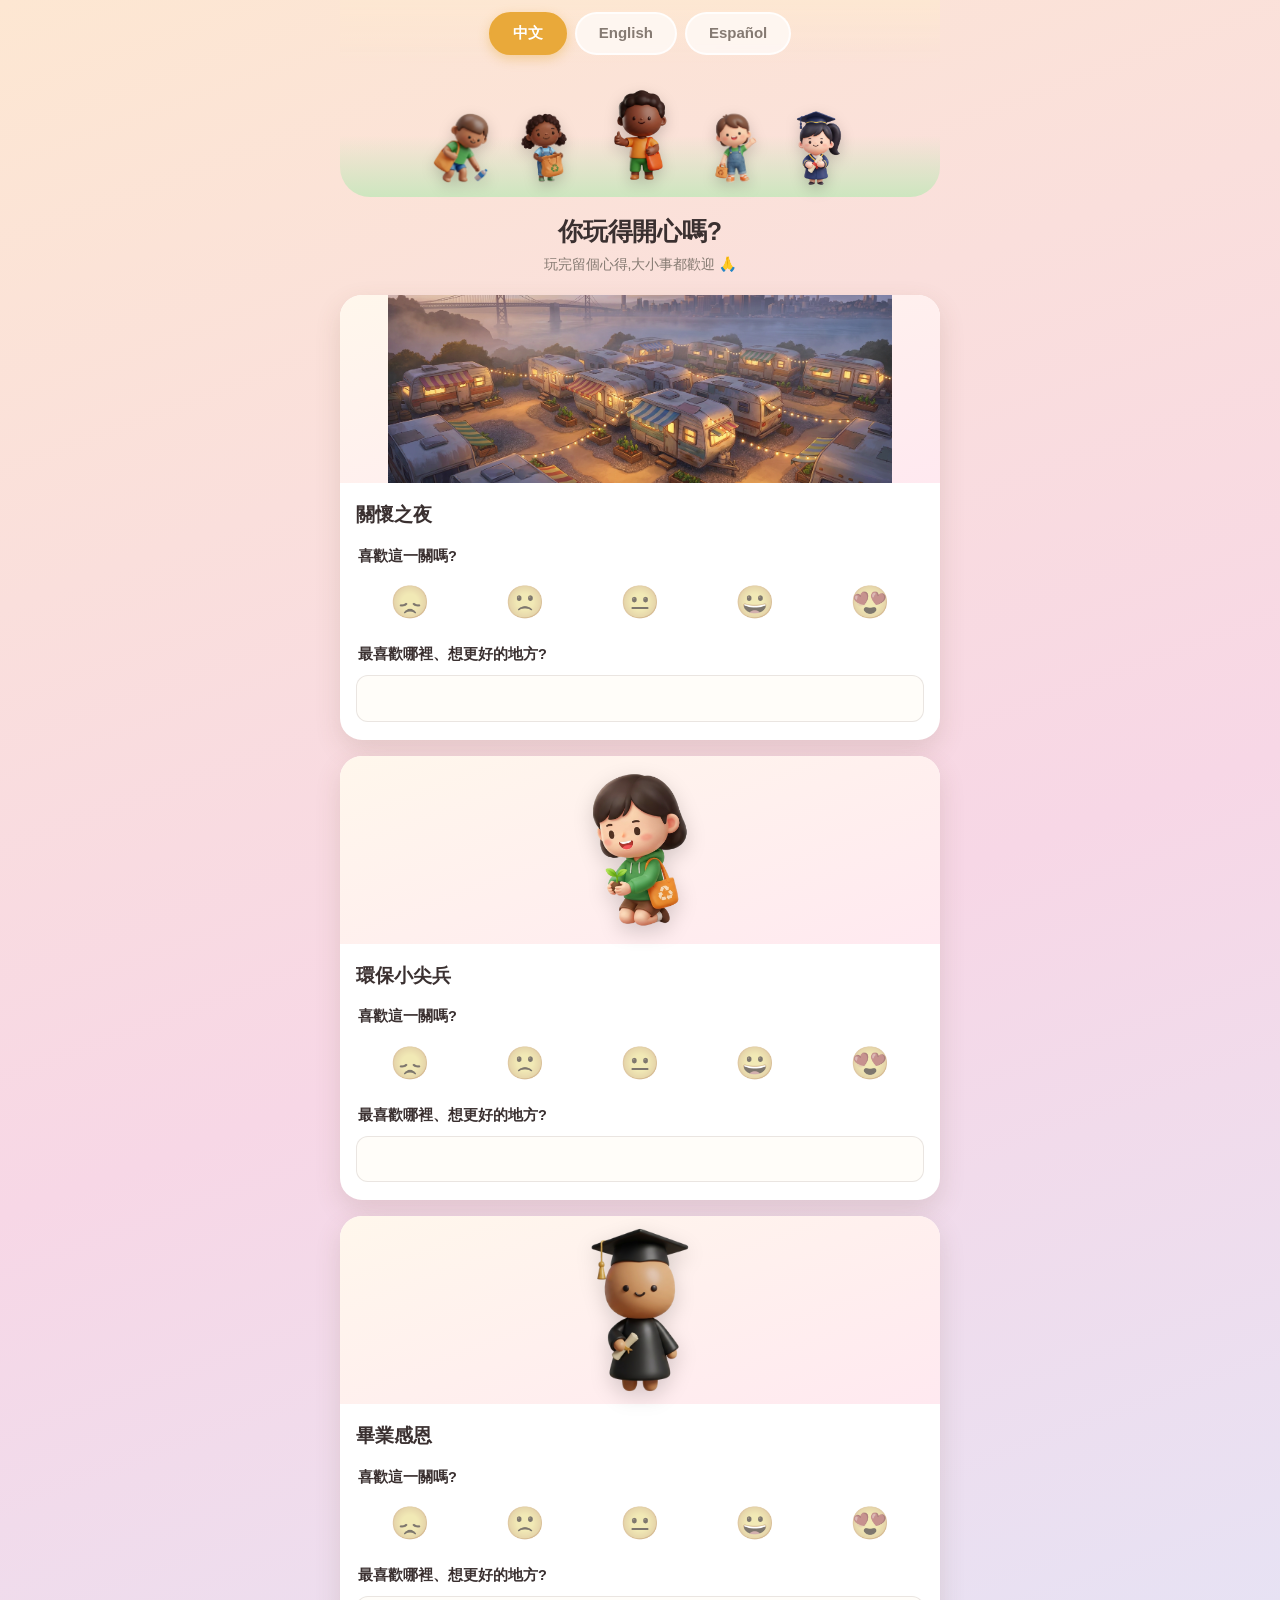
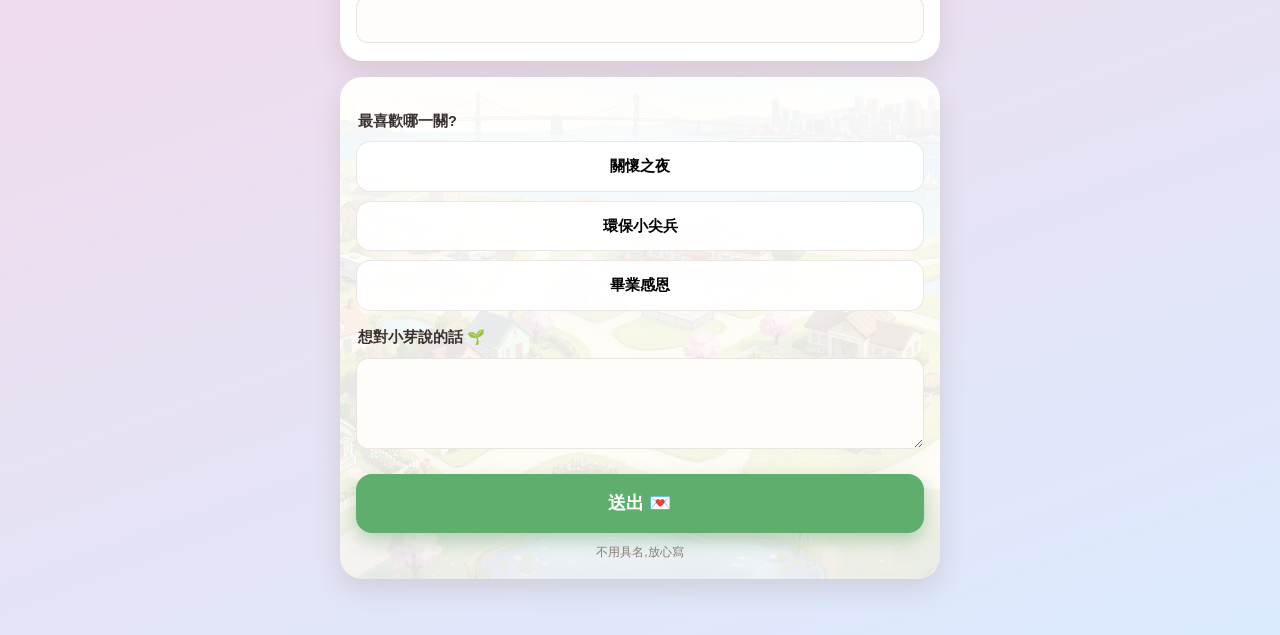
==== feedback.html @ abbc8da0 "Add feedback survey page" ====
<!doctype html>
<html lang="zh-Hant">
<head>
<meta charset="utf-8">
<meta name="viewport" content="width=device-width, initial-scale=1, viewport-fit=cover">
<title>小芽 · 意見箱 · Little Sprout Feedback</title>
<style>
  :root{
    --sky1:#fde7d2; --sky2:#f7d7e6; --sky3:#dbeafe; --grass:#cde6bf;
    --card:#ffffff; --ink:#3a3030; --ink-soft:#857a72;
    --green:#5fae6e; --green-d:#3f8a52; --gold:#e9a93a;
    --line:rgba(80,60,50,.12); --shadow:0 10px 26px rgba(120,90,60,.16);
  }
  *{box-sizing:border-box;-webkit-tap-highlight-color:transparent;}
  html,body{margin:0;padding:0;}
  body{font-family:"Noto Sans TC","PingFang TC",-apple-system,BlinkMacSystemFont,"Segoe UI",sans-serif;
    color:var(--ink);line-height:1.5;-webkit-font-smoothing:antialiased;
    background:linear-gradient(160deg,var(--sky1),var(--sky2) 45%,var(--sky3));min-height:100vh;
    padding:0 16px calc(40px + env(safe-area-inset-bottom));}
  .wrap{max-width:600px;margin:0 auto;}
  /* language toggle */
  .lang{position:sticky;top:0;z-index:20;display:flex;gap:8px;justify-content:center;
    padding:12px 0 8px;background:linear-gradient(180deg,var(--sky1),rgba(253,231,210,.0));}
  .lang button{border:2px solid rgba(255,255,255,.8);background:rgba(255,255,255,.65);color:var(--ink-soft);
    font:inherit;font-weight:800;font-size:15px;padding:8px 22px;border-radius:999px;cursor:pointer;backdrop-filter:blur(4px);}
  .lang button.on{background:var(--gold);color:#fff;border-color:var(--gold);box-shadow:0 4px 12px rgba(233,169,58,.4);}
  /* welcome */
  .welcome{display:flex;align-items:flex-end;justify-content:center;gap:1px;margin:6px 0 0;
    padding:12px 4px 8px;background:linear-gradient(180deg,transparent 52%,var(--grass));border-radius:0 0 30px 30px;}
  .welcome img{width:clamp(54px,17vw,82px);height:auto;object-fit:contain;filter:drop-shadow(0 5px 7px rgba(0,0,0,.18));}
  .welcome img.big{width:clamp(74px,23vw,108px);}
  header{text-align:center;padding:8px 8px 4px;}
  h1{font-size:25px;font-weight:800;margin:8px 0 4px;letter-spacing:-.01em;}
  .sub{color:var(--ink-soft);font-size:14px;margin:0;}
  .card{background:var(--card);border-radius:22px;box-shadow:var(--shadow);padding:0 0 18px;margin:16px 0;overflow:hidden;}
  .cardimg{height:188px;display:flex;align-items:center;justify-content:center;
    background:linear-gradient(160deg,#fff7ec,#ffe9f0);}
  .cardimg img{max-height:182px;max-width:84%;object-fit:contain;filter:drop-shadow(0 7px 10px rgba(0,0,0,.16));}
  .cardimg.wide img{width:100%;height:188px;max-height:none;object-fit:cover;filter:none;}
  .body{padding:6px 16px 0;}
  .gt{font-size:19px;font-weight:800;margin:12px 0 0;}
  .q{font-size:14.5px;font-weight:700;margin:16px 2px 9px;}
  .faces{display:flex;justify-content:space-between;gap:6px;}
  .faces button{flex:1;font-size:32px;background:none;border:2px solid transparent;border-radius:14px;
    padding:8px 0;cursor:pointer;line-height:1;filter:grayscale(.55) opacity(.65);transition:transform .12s,filter .12s,background .12s;}
  .faces button:active{transform:scale(.9);}
  .faces button.sel{filter:none;background:#fff6e6;border-color:var(--gold);transform:scale(1.14);}
  textarea,input[type=text]{width:100%;border:1.5px solid var(--line);border-radius:12px;font:inherit;font-size:15px;
    padding:11px 12px;resize:vertical;background:#fffdf9;}
  textarea:focus,input:focus{outline:2px solid var(--gold);outline-offset:1px;}
  /* favorite card with faint background */
  .favcard{position:relative;overflow:hidden;}
  .favcard::before{content:"";position:absolute;inset:0;
    background:url('https://aadl11.github.io/kindness-seeds-/assets/images/KS_hunters_point_map.png') center/cover;
    opacity:.14;}
  .favcard .body{position:relative;}
  .chips{display:flex;flex-direction:column;gap:9px;}
  .chips button{border:1.5px solid var(--line);background:rgba(255,255,255,.92);font:inherit;font-weight:800;font-size:15px;
    padding:13px 16px;border-radius:14px;cursor:pointer;text-align:center;}
  .chips button.sel{background:var(--green);color:#fff;border-color:var(--green);}
  .send{display:block;width:100%;margin:18px 0 0;background:var(--green);color:#fff;border:none;font:inherit;
    font-weight:800;font-size:18px;padding:16px;border-radius:16px;cursor:pointer;box-shadow:0 8px 18px rgba(63,138,82,.34);}
  .send:active{transform:translateY(1px);}
  .hint{text-align:center;color:var(--ink-soft);font-size:12px;margin:10px 2px 0;}
  .thanks{position:fixed;inset:0;background:linear-gradient(160deg,var(--sky1),var(--sky3));display:none;
    flex-direction:column;align-items:center;justify-content:center;text-align:center;padding:30px;z-index:60;}
  .thanks.show{display:flex;animation:fade .5s ease;}
  @keyframes fade{from{opacity:0;}to{opacity:1;}}
  .thanks .bloom{font-size:88px;animation:pop .6s cubic-bezier(.2,1.4,.4,1);}
  @keyframes pop{0%{transform:scale(0) rotate(-18deg);}100%{transform:scale(1);}}
  .thanks h2{font-size:26px;margin:14px 0 6px;}
  .thanks p{color:var(--ink-soft);font-size:15px;margin:0;}
  @media(prefers-reduced-motion:reduce){*{animation:none!important;transition:none!important;}}
</style>
</head>
<body>
<div class="wrap">
  <div class="lang">
    <button data-lang="zh" class="on">中文</button>
    <button data-lang="en">English</button>
    <button data-lang="es">Español</button>
  </div>

  <div class="welcome">
    <img src="https://aadl11.github.io/kindness-seeds-/assets/images/ranger_pickup.png" alt="">
    <img src="https://aadl11.github.io/kindness-seeds-/assets/images/ranger_bagopen_brown.png" alt="">
    <img class="big" src="https://aadl11.github.io/kindness-seeds-/assets/images/ranger_thumbsup_deep.png" alt="">
    <img src="https://aadl11.github.io/kindness-seeds-/assets/images/ranger_wave.png" alt="">
    <img src="https://aadl11.github.io/kindness-seeds-/assets/images/grad_kid_asia_girl.png" alt="">
  </div>

  <header>
    <h1 data-t="fun">你玩得開心嗎?</h1>
    <p class="sub" data-t="sub">玩完留個心得,大小事都歡迎 🙏</p>
  </header>

  <div class="card">
    <div class="cardimg wide"><img src="https://aadl11.github.io/kindness-seeds-/assets/images/rv_park_dusk.png" alt=""></div>
    <div class="body">
      <div class="gt" data-t="g1">關懷之夜</div>
      <div class="q" data-t="like">喜歡這一關嗎?</div>
      <div class="faces" data-rate="dusk"></div>
      <div class="q" data-t="part">最喜歡哪裡、想更好的地方?</div>
      <input type="text" data-note="dusk">
    </div>
  </div>

  <div class="card">
    <div class="cardimg"><img src="https://aadl11.github.io/kindness-seeds-/assets/images/ranger_plant_asia.png" alt=""></div>
    <div class="body">
      <div class="gt" data-t="g2">環保小尖兵</div>
      <div class="q" data-t="like">喜歡這一關嗎?</div>
      <div class="faces" data-rate="eco"></div>
      <div class="q" data-t="part">最喜歡哪裡、想更好的地方?</div>
      <input type="text" data-note="eco">
    </div>
  </div>

  <div class="card">
    <div class="cardimg"><img src="https://aadl11.github.io/kindness-seeds-/assets/images/grad_kid_tan.png" alt=""></div>
    <div class="body">
      <div class="gt" data-t="g3">畢業感恩</div>
      <div class="q" data-t="like">喜歡這一關嗎?</div>
      <div class="faces" data-rate="grad"></div>
      <div class="q" data-t="part">最喜歡哪裡、想更好的地方?</div>
      <input type="text" data-note="grad">
    </div>
  </div>

  <div class="card favcard"><div class="body" style="padding-top:18px">
    <div class="q" data-t="fav">最喜歡哪一關?</div>
    <div class="chips" data-fav>
      <button data-v="關懷之夜" data-t="g1">關懷之夜</button>
      <button data-v="環保小尖兵" data-t="g2">環保小尖兵</button>
      <button data-v="畢業感恩" data-t="g3">畢業感恩</button>
    </div>
    <div class="q" data-t="say">想對小芽說的話 🌱</div>
    <textarea data-say rows="3"></textarea>
    <button class="send" data-t="send">送出 💌</button>
    <p class="hint" data-t="hint">不用具名,放心寫</p>
  </div></div>
</div>

<div class="thanks" id="thanks">
  <div class="bloom">🌷</div>
  <h2 data-t="tyt">謝謝你!</h2>
  <p data-t="typ">你的心意,小芽收到了 🌱</p>
</div>

<script>
/* 回饋進你的 Google 表單（收在試算表，不進信箱）。用「取得預先填入的連結」拿這 9 個值 */
const FORM={action:"https://docs.google.com/forms/d/e/1FAIpQLScKNF-Zf4MCRWkgPi8QtvzAM-bjwyX4MUyQxSX6hhBUyjPyPg/formResponse",
  rate_dusk:"entry.1512668895",note_dusk:"entry.1210453746",
  rate_eco:"entry.1299571165",note_eco:"entry.1619848509",
  rate_grad:"entry.1405941511",note_grad:"entry.477412929",
  fav:"entry.2064432295",say:"entry.1867267801"};
const T={
 zh:{fun:"你玩得開心嗎?",sub:"玩完留個心得,大小事都歡迎 🙏",g1:"關懷之夜",g2:"環保小尖兵",g3:"畢業感恩",
   like:"喜歡這一關嗎?",part:"最喜歡哪裡、想更好的地方?",fav:"最喜歡哪一關?",say:"想對小芽說的話 🌱",
   send:"送出 💌",hint:"不用具名,放心寫",tyt:"謝謝你!",typ:"你的心意,小芽收到了 🌱"},
 en:{fun:"Did you have fun?",sub:"Played it? Tell us anything 🙏",g1:"Care at Dusk",g2:"Eco Rangers",g3:"Graduation",
   like:"Did you like it?",part:"Favorite part, or anything to improve?",fav:"Favorite level?",say:"Anything else for Little Sprout 🌱",
   send:"Send 💌",hint:"No name needed",tyt:"Thank you!",typ:"The little sprout received your heart 🌱"},
 es:{fun:"¿Te divertiste?",sub:"¿Lo jugaste? Cuéntanos 🙏",g1:"Cuidado al Atardecer",g2:"Eco-guardianes",g3:"Graduación",
   like:"¿Te gustó?",part:"¿Parte favorita o por mejorar?",fav:"¿Nivel favorito?",say:"¿Algo más para el brote 🌱?",
   send:"Enviar 💌",hint:"Sin nombre",tyt:"¡Gracias!",typ:"El brote recibió tu cariño 🌱"}};
const EM=["😞","🙁","😐","😀","😍"];const data={rate:{},fav:""};
document.querySelectorAll('[data-rate]').forEach(row=>{const k=row.dataset.rate;
  EM.forEach((e,i)=>{const b=document.createElement('button');b.type='button';b.textContent=e;
    b.onclick=()=>{data.rate[k]=i+1;[...row.children].forEach(c=>c.classList.toggle('sel',c===b));};row.appendChild(b);});});
document.querySelectorAll('[data-fav] button').forEach(b=>{
  b.onclick=()=>{data.fav=b.dataset.v;document.querySelectorAll('[data-fav] button').forEach(x=>x.classList.toggle('sel',x===b));};});
function setLang(l){document.documentElement.lang=l;
  document.querySelectorAll('[data-t]').forEach(el=>{const v=T[l][el.dataset.t];if(v)el.textContent=v;});
  document.querySelectorAll('.lang button').forEach(b=>b.classList.toggle('on',b.dataset.lang===l));}
document.querySelectorAll('.lang button').forEach(b=>b.onclick=()=>setLang(b.dataset.lang));
var qlang=new URLSearchParams(location.search).get('lang');
const val=s=>{const el=document.querySelector(s);return el?el.value:'';};
document.querySelector('.send').onclick=()=>{const p=new URLSearchParams();
  const put=(id,v)=>{if(id&&id.indexOf('entry.A')!==0&&v!=='' &&v!=null)p.append(id,v);};
  put(FORM.rate_dusk,data.rate.dusk);put(FORM.note_dusk,val('[data-note=dusk]'));
  put(FORM.rate_eco,data.rate.eco);put(FORM.note_eco,val('[data-note=eco]'));
  put(FORM.rate_grad,data.rate.grad);put(FORM.note_grad,val('[data-note=grad]'));
  put(FORM.fav,data.fav);put(FORM.say,val('[data-say]'));
  try{if(FORM.action.startsWith('http'))fetch(FORM.action,{method:'POST',mode:'no-cors',body:p});}catch(e){}
  document.getElementById('thanks').classList.add('show');window.scrollTo(0,0);};
setLang(['zh','en','es'].indexOf(qlang)>=0?qlang:'zh');
</script>
</body>
</html>
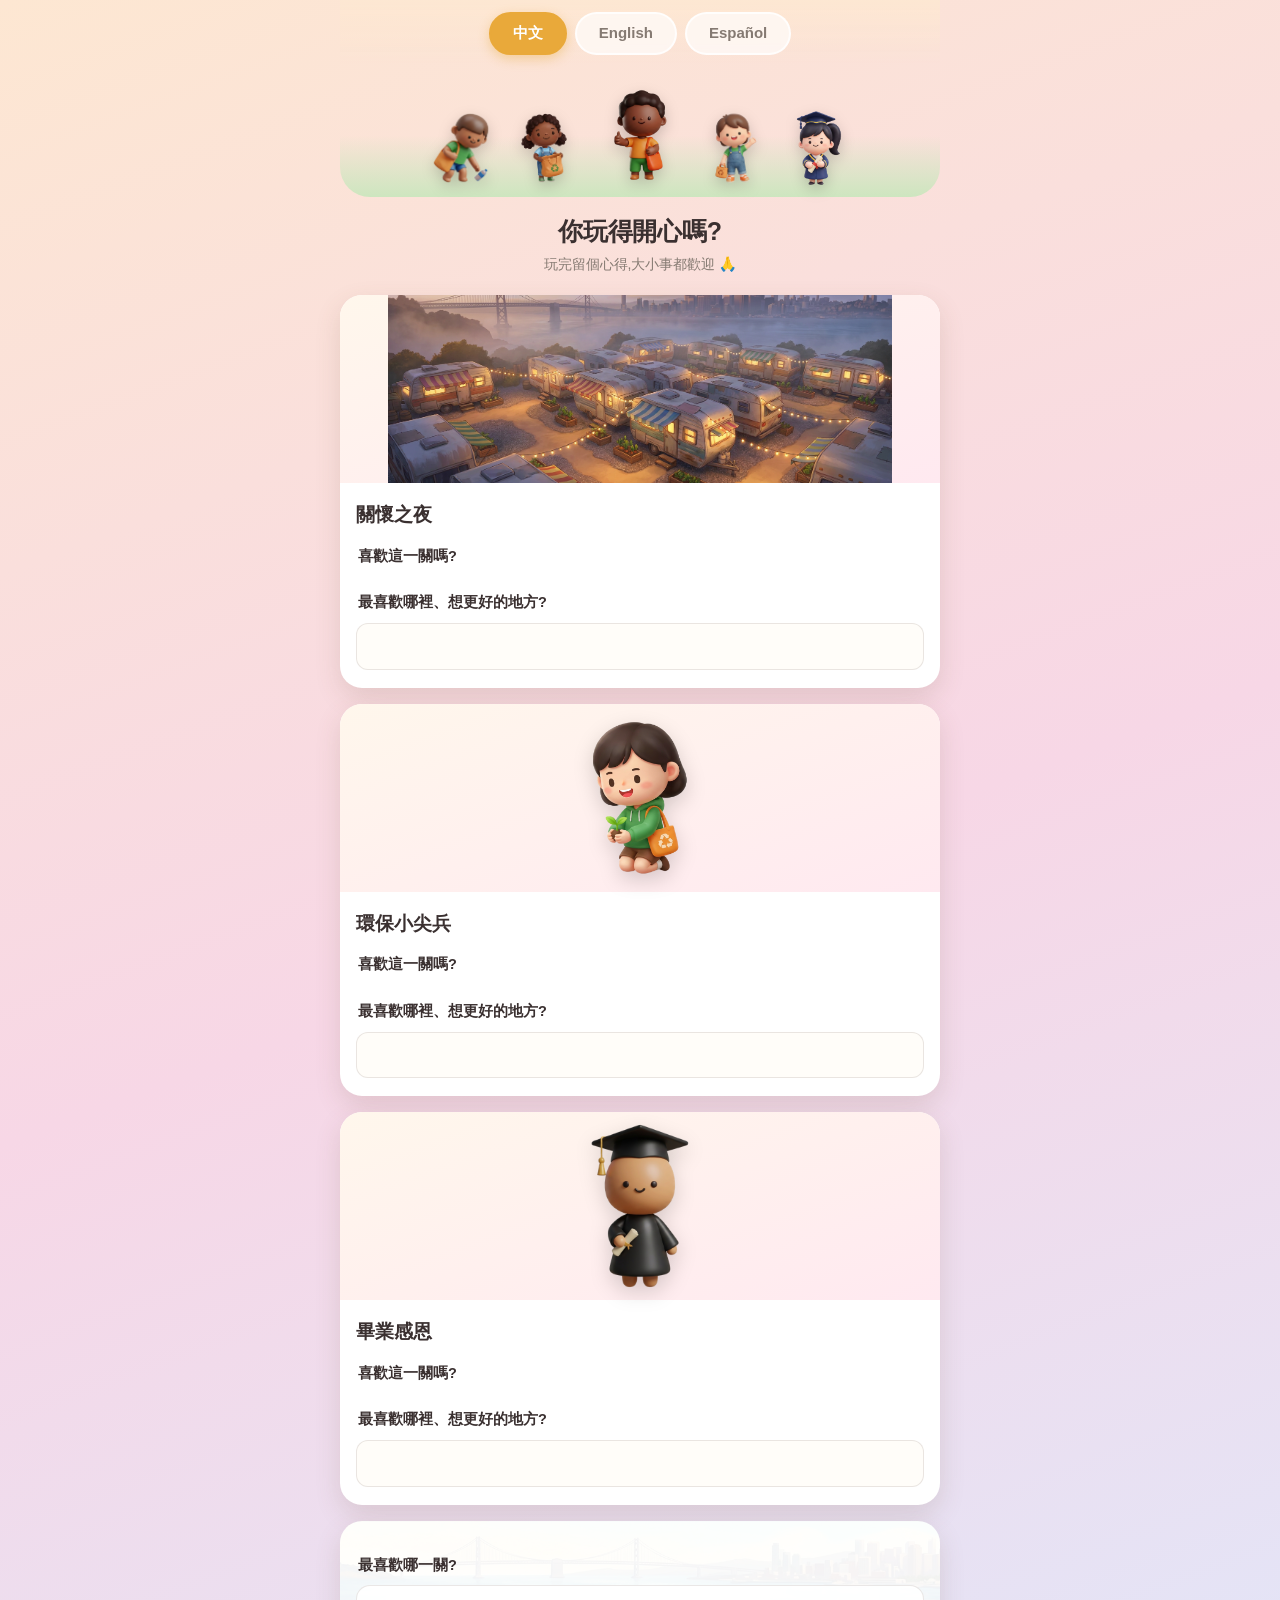
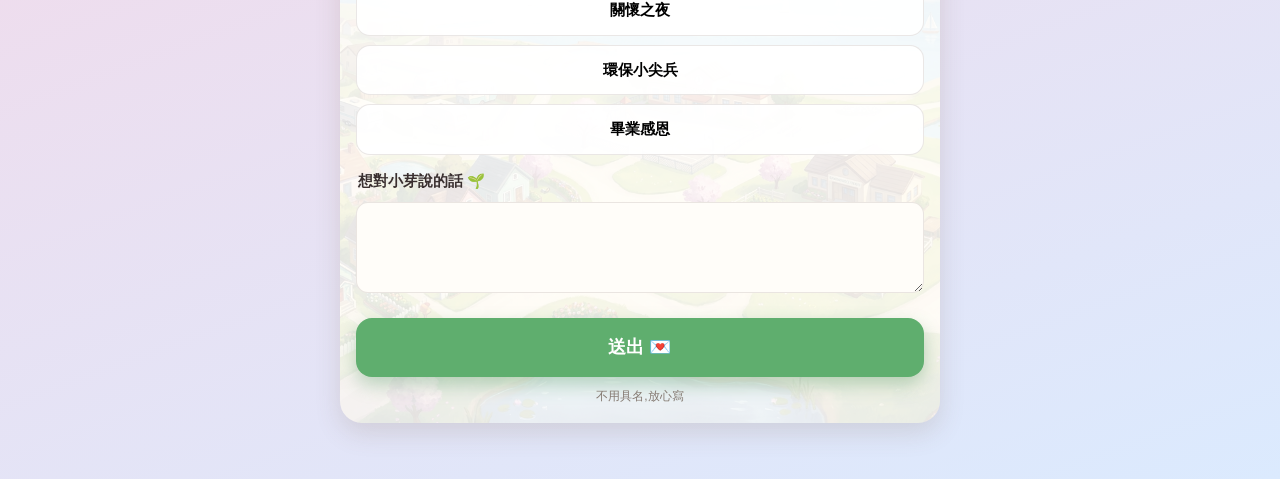
==== commit 9bdd2091: "Add files via upload" ====
--- a/feedback.html
+++ b/feedback.html
@@ -4,6 +4,8 @@
 <meta charset="utf-8">
 <meta name="viewport" content="width=device-width, initial-scale=1, viewport-fit=cover">
 <title>小芽 · 意見箱 · Little Sprout Feedback</title>
+<script async src="https://www.googletagmanager.com/gtag/js?id=G-BKBPRQQQ1Y"></script>
+<script>window.dataLayer=window.dataLayer||[];function gtag(){dataLayer.push(arguments);}gtag('js',new Date());gtag('config','G-BKBPRQQQ1Y');</script>
 <style>
   :root{
     --sky1:#fde7d2; --sky2:#f7d7e6; --sky3:#dbeafe; --grass:#cde6bf;
@@ -70,6 +72,8 @@
   @keyframes pop{0%{transform:scale(0) rotate(-18deg);}100%{transform:scale(1);}}
   .thanks h2{font-size:26px;margin:14px 0 6px;}
   .thanks p{color:var(--ink-soft);font-size:15px;margin:0;}
+  .thanks .back{display:inline-block;margin-top:24px;background:var(--green);color:#fff;text-decoration:none;
+    font-weight:800;font-size:16px;padding:13px 28px;border-radius:14px;box-shadow:0 8px 18px rgba(63,138,82,.34);}
   @media(prefers-reduced-motion:reduce){*{animation:none!important;transition:none!important;}}
 </style>
 </head>
@@ -145,6 +149,7 @@
   <div class="bloom">🌷</div>
   <h2 data-t="tyt">謝謝你!</h2>
   <p data-t="typ">你的心意,小芽收到了 🌱</p>
+  <a class="back" data-t="back" href="https://aadl11.github.io/kindness-seeds-/">← 回到小芽</a>
 </div>
 
 <script>
@@ -157,13 +162,13 @@
 const T={
  zh:{fun:"你玩得開心嗎?",sub:"玩完留個心得,大小事都歡迎 🙏",g1:"關懷之夜",g2:"環保小尖兵",g3:"畢業感恩",
    like:"喜歡這一關嗎?",part:"最喜歡哪裡、想更好的地方?",fav:"最喜歡哪一關?",say:"想對小芽說的話 🌱",
-   send:"送出 💌",hint:"不用具名,放心寫",tyt:"謝謝你!",typ:"你的心意,小芽收到了 🌱"},
+   send:"送出 💌",hint:"不用具名,放心寫",tyt:"謝謝你!",typ:"你的心意,小芽收到了 🌱",back:"← 回到小芽"},
  en:{fun:"Did you have fun?",sub:"Played it? Tell us anything 🙏",g1:"Care at Dusk",g2:"Eco Rangers",g3:"Graduation",
    like:"Did you like it?",part:"Favorite part, or anything to improve?",fav:"Favorite level?",say:"Anything else for Little Sprout 🌱",
-   send:"Send 💌",hint:"No name needed",tyt:"Thank you!",typ:"The little sprout received your heart 🌱"},
+   send:"Send 💌",hint:"No name needed",tyt:"Thank you!",typ:"The little sprout received your heart 🌱",back:"← Back to the game"},
  es:{fun:"¿Te divertiste?",sub:"¿Lo jugaste? Cuéntanos 🙏",g1:"Cuidado al Atardecer",g2:"Eco-guardianes",g3:"Graduación",
    like:"¿Te gustó?",part:"¿Parte favorita o por mejorar?",fav:"¿Nivel favorito?",say:"¿Algo más para el brote 🌱?",
-   send:"Enviar 💌",hint:"Sin nombre",tyt:"¡Gracias!",typ:"El brote recibió tu cariño 🌱"}};
+   send:"Enviar 💌",hint:"Sin nombre",tyt:"¡Gracias!",typ:"El brote recibió tu cariño 🌱",back:"← Volver al juego"}};
 const EM=["😞","🙁","😐","😀","😍"];const data={rate:{},fav:""};
 document.querySelectorAll('[data-rate]').forEach(row=>{const k=row.dataset.rate;
   EM.forEach((e,i)=>{const b=document.createElement('button');b.type='button';b.textContent=e;
@@ -177,14 +182,4 @@
 var qlang=new URLSearchParams(location.search).get('lang');
 const val=s=>{const el=document.querySelector(s);return el?el.value:'';};
 document.querySelector('.send').onclick=()=>{const p=new URLSearchParams();
-  const put=(id,v)=>{if(id&&id.indexOf('entry.A')!==0&&v!=='' &&v!=null)p.append(id,v);};
-  put(FORM.rate_dusk,data.rate.dusk);put(FORM.note_dusk,val('[data-note=dusk]'));
-  put(FORM.rate_eco,data.rate.eco);put(FORM.note_eco,val('[data-note=eco]'));
-  put(FORM.rate_grad,data.rate.grad);put(FORM.note_grad,val('[data-note=grad]'));
-  put(FORM.fav,data.fav);put(FORM.say,val('[data-say]'));
-  try{if(FORM.action.startsWith('http'))fetch(FORM.action,{method:'POST',mode:'no-cors',body:p});}catch(e){}
-  document.getElementById('thanks').classList.add('show');window.scrollTo(0,0);};
-setLang(['zh','en','es'].indexOf(qlang)>=0?qlang:'zh');
-</script>
-</body>
-</html>
+  const put=(id,v)
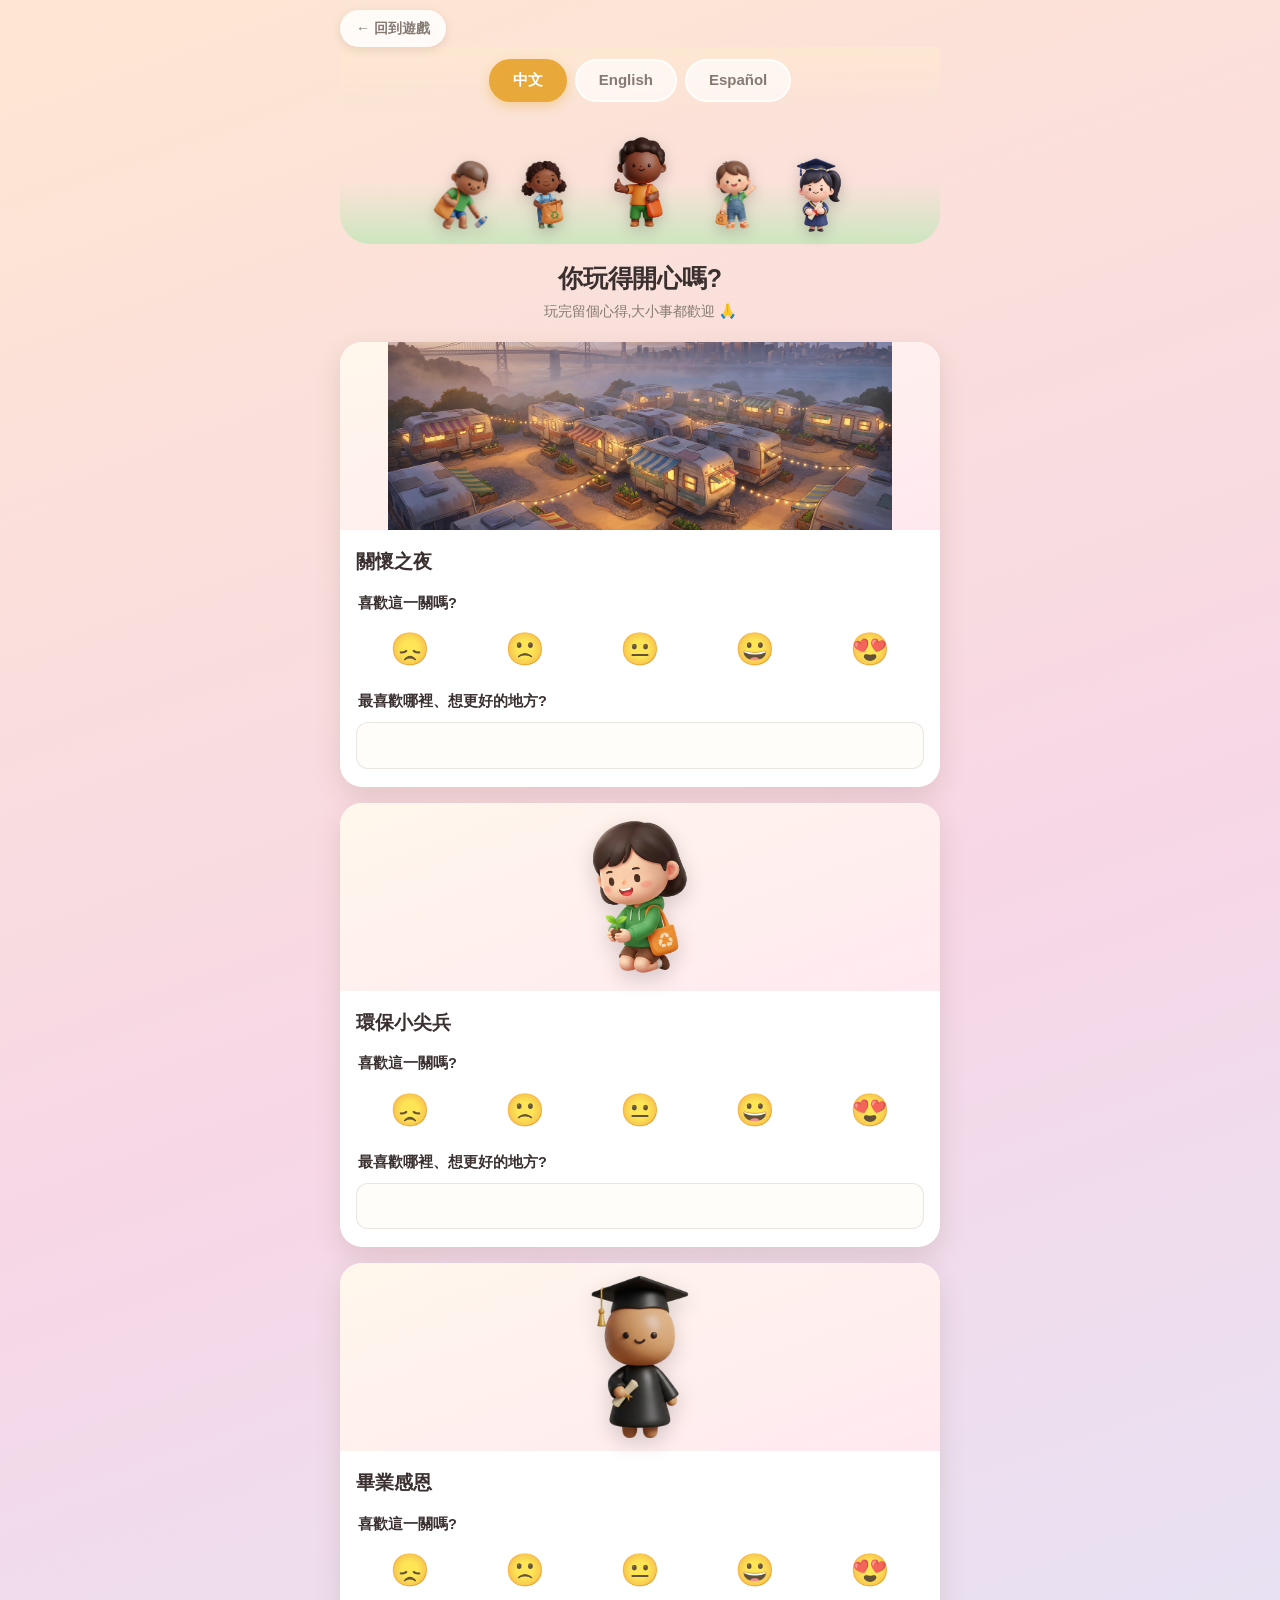
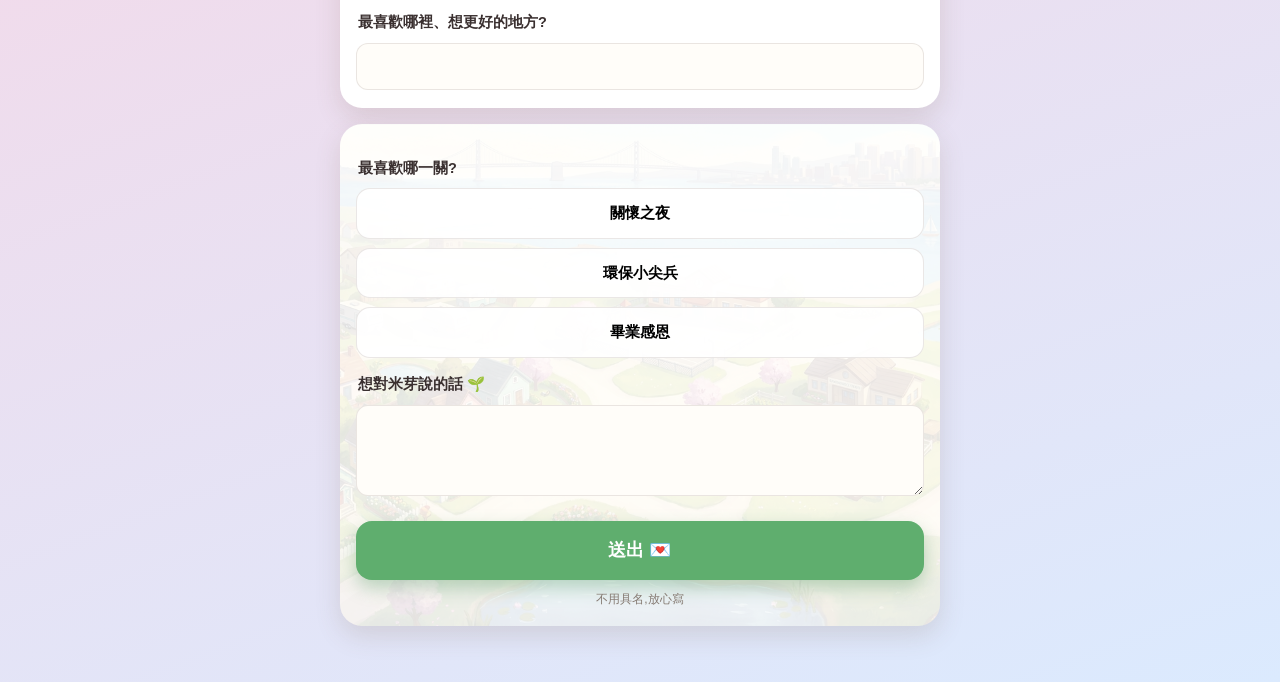
==== commit fcfb7d99: "Feedback faces visibility + same-tab return + mascot named Miya Round 1: feedback faces now full-col" ====
--- a/feedback.html
+++ b/feedback.html
@@ -3,7 +3,7 @@
 <head>
 <meta charset="utf-8">
 <meta name="viewport" content="width=device-width, initial-scale=1, viewport-fit=cover">
-<title>小芽 · 意見箱 · Little Sprout Feedback</title>
+<title>米芽 · 意見箱 · Miya Feedback</title>
 <script async src="https://www.googletagmanager.com/gtag/js?id=G-BKBPRQQQ1Y"></script>
 <script>window.dataLayer=window.dataLayer||[];function gtag(){dataLayer.push(arguments);}gtag('js',new Date());gtag('config','G-BKBPRQQQ1Y');</script>
 <style>
@@ -44,9 +44,9 @@
   .q{font-size:14.5px;font-weight:700;margin:16px 2px 9px;}
   .faces{display:flex;justify-content:space-between;gap:6px;}
   .faces button{flex:1;font-size:32px;background:none;border:2px solid transparent;border-radius:14px;
-    padding:8px 0;cursor:pointer;line-height:1;filter:grayscale(.55) opacity(.65);transition:transform .12s,filter .12s,background .12s;}
+    padding:8px 0;cursor:pointer;line-height:1;opacity:.82;transition:transform .12s,opacity .12s,background .12s;}
   .faces button:active{transform:scale(.9);}
-  .faces button.sel{filter:none;background:#fff6e6;border-color:var(--gold);transform:scale(1.14);}
+  .faces button.sel{background:#fff6e6;border-color:var(--gold);transform:scale(1.14);opacity:1;}
   textarea,input[type=text]{width:100%;border:1.5px solid var(--line);border-radius:12px;font:inherit;font-size:15px;
     padding:11px 12px;resize:vertical;background:#fffdf9;}
   textarea:focus,input:focus{outline:2px solid var(--gold);outline-offset:1px;}
@@ -74,11 +74,16 @@
   .thanks p{color:var(--ink-soft);font-size:15px;margin:0;}
   .thanks .back{display:inline-block;margin-top:24px;background:var(--green);color:#fff;text-decoration:none;
     font-weight:800;font-size:16px;padding:13px 28px;border-radius:14px;box-shadow:0 8px 18px rgba(63,138,82,.34);}
+  .topback{position:sticky;top:0;z-index:30;align-self:flex-start;display:inline-flex;align-items:center;
+    margin:10px 0 0;padding:8px 16px;border:none;border-radius:999px;cursor:pointer;
+    background:rgba(255,255,255,.82);color:var(--ink-soft);font:inherit;font-weight:800;font-size:14px;
+    box-shadow:0 3px 10px rgba(120,90,60,.15);backdrop-filter:blur(4px);}
   @media(prefers-reduced-motion:reduce){*{animation:none!important;transition:none!important;}}
 </style>
 </head>
 <body>
 <div class="wrap">
+  <button type="button" class="topback" data-t="back2" onclick="backToGame()">← 回到遊戲</button>
   <div class="lang">
     <button data-lang="zh" class="on">中文</button>
     <button data-lang="en">English</button>
@@ -138,7 +143,7 @@
       <button data-v="環保小尖兵" data-t="g2">環保小尖兵</button>
       <button data-v="畢業感恩" data-t="g3">畢業感恩</button>
     </div>
-    <div class="q" data-t="say">想對小芽說的話 🌱</div>
+    <div class="q" data-t="say">想對米芽說的話 🌱</div>
     <textarea data-say rows="3"></textarea>
     <button class="send" data-t="send">送出 💌</button>
     <p class="hint" data-t="hint">不用具名,放心寫</p>
@@ -148,8 +153,8 @@
 <div class="thanks" id="thanks">
   <div class="bloom">🌷</div>
   <h2 data-t="tyt">謝謝你!</h2>
-  <p data-t="typ">你的心意,小芽收到了 🌱</p>
-  <a class="back" data-t="back" href="https://aadl11.github.io/kindness-seeds-/">← 回到小芽</a>
+  <p data-t="typ">你的心意,米芽收到了 🌱</p>
+  <a class="back" data-t="back" href="https://aadl11.github.io/kindness-seeds-/">← 回到米芽</a>
 </div>
 
 <script>
@@ -161,14 +166,14 @@
   fav:"entry.2064432295",say:"entry.1867267801"};
 const T={
  zh:{fun:"你玩得開心嗎?",sub:"玩完留個心得,大小事都歡迎 🙏",g1:"關懷之夜",g2:"環保小尖兵",g3:"畢業感恩",
-   like:"喜歡這一關嗎?",part:"最喜歡哪裡、想更好的地方?",fav:"最喜歡哪一關?",say:"想對小芽說的話 🌱",
-   send:"送出 💌",hint:"不用具名,放心寫",tyt:"謝謝你!",typ:"你的心意,小芽收到了 🌱",back:"← 回到小芽"},
+   like:"喜歡這一關嗎?",part:"最喜歡哪裡、想更好的地方?",fav:"最喜歡哪一關?",say:"想對米芽說的話 🌱",
+   send:"送出 💌",hint:"不用具名,放心寫",tyt:"謝謝你!",typ:"你的心意,米芽收到了 🌱",back2:"← 回到遊戲",back:"← 回到米芽"},
  en:{fun:"Did you have fun?",sub:"Played it? Tell us anything 🙏",g1:"Care at Dusk",g2:"Eco Rangers",g3:"Graduation",
-   like:"Did you like it?",part:"Favorite part, or anything to improve?",fav:"Favorite level?",say:"Anything else for Little Sprout 🌱",
-   send:"Send 💌",hint:"No name needed",tyt:"Thank you!",typ:"The little sprout received your heart 🌱",back:"← Back to the game"},
+   like:"Did you like it?",part:"Favorite part, or anything to improve?",fav:"Favorite level?",say:"Anything else for Miya 🌱",
+   send:"Send 💌",hint:"No name needed",tyt:"Thank you!",typ:"Miya received your heart 🌱",back2:"← Back to the game",back:"← Back to Miya"},
  es:{fun:"¿Te divertiste?",sub:"¿Lo jugaste? Cuéntanos 🙏",g1:"Cuidado al Atardecer",g2:"Eco-guardianes",g3:"Graduación",
-   like:"¿Te gustó?",part:"¿Parte favorita o por mejorar?",fav:"¿Nivel favorito?",say:"¿Algo más para el brote 🌱?",
-   send:"Enviar 💌",hint:"Sin nombre",tyt:"¡Gracias!",typ:"El brote recibió tu cariño 🌱",back:"← Volver al juego"}};
+   like:"¿Te gustó?",part:"¿Parte favorita o por mejorar?",fav:"¿Nivel favorito?",say:"¿Algo más para Miya 🌱?",
+   send:"Enviar 💌",hint:"Sin nombre",tyt:"¡Gracias!",typ:"Miya recibió tu cariño 🌱",back2:"← Volver al juego",back:"← Volver con Miya"}};
 const EM=["😞","🙁","😐","😀","😍"];const data={rate:{},fav:""};
 document.querySelectorAll('[data-rate]').forEach(row=>{const k=row.dataset.rate;
   EM.forEach((e,i)=>{const b=document.createElement('button');b.type='button';b.textContent=e;
@@ -182,4 +187,25 @@
 var qlang=new URLSearchParams(location.search).get('lang');
 const val=s=>{const el=document.querySelector(s);return el?el.value:'';};
 document.querySelector('.send').onclick=()=>{const p=new URLSearchParams();
-  const put=(id,v)+  const put=(id,v)=>{if(id&&id.indexOf('entry.A')!==0&&v!=='' &&v!=null)p.append(id,v);};
+  put(FORM.rate_dusk,data.rate.dusk);put(FORM.note_dusk,val('[data-note=dusk]'));
+  put(FORM.rate_eco,data.rate.eco);put(FORM.note_eco,val('[data-note=eco]'));
+  put(FORM.rate_grad,data.rate.grad);put(FORM.note_grad,val('[data-note=grad]'));
+  put(FORM.fav,data.fav);put(FORM.say,val('[data-say]'));
+  try{if(FORM.action.startsWith('http'))fetch(FORM.action,{method:'POST',mode:'no-cors',body:p});}catch(e){}
+  document.getElementById('thanks').classList.add('show');window.scrollTo(0,0);};
+setLang(['zh','en','es'].indexOf(qlang)>=0?qlang:'zh');
+// 優先用瀏覽器返回（回到玩家剛剛的遊戲狀態），否則回首頁
+function backToGame(){
+  if(history.length>1){ history.back(); }
+  else{ location.href='https://aadl11.github.io/kindness-seeds-/'; }
+}
+// #thanks 一顯示，停留約 3 秒自動回遊戲（手動返回鈕仍保留）
+new MutationObserver(()=>{
+  if(document.getElementById('thanks').classList.contains('show')){
+    setTimeout(backToGame, 3000);
+  }
+}).observe(document.getElementById('thanks'),{attributes:true,attributeFilter:['class']});
+</script>
+</body>
+</html>
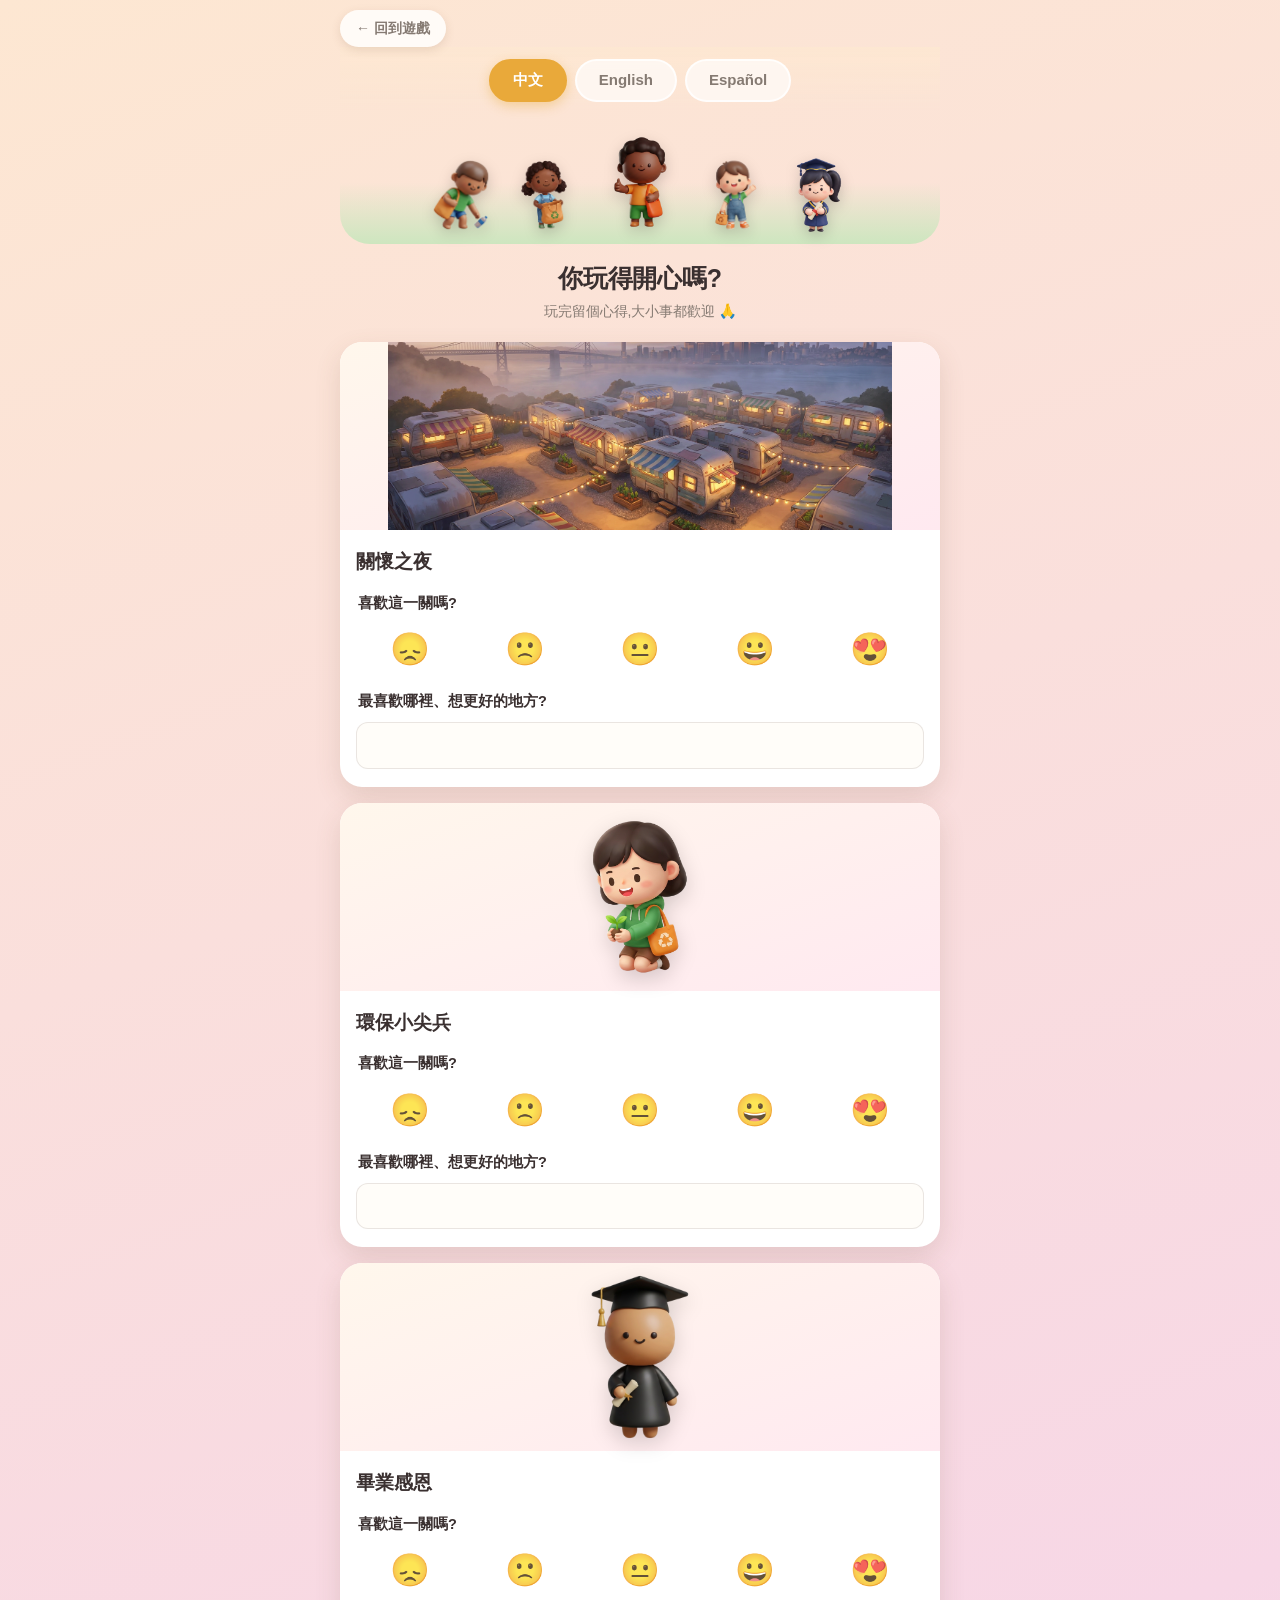
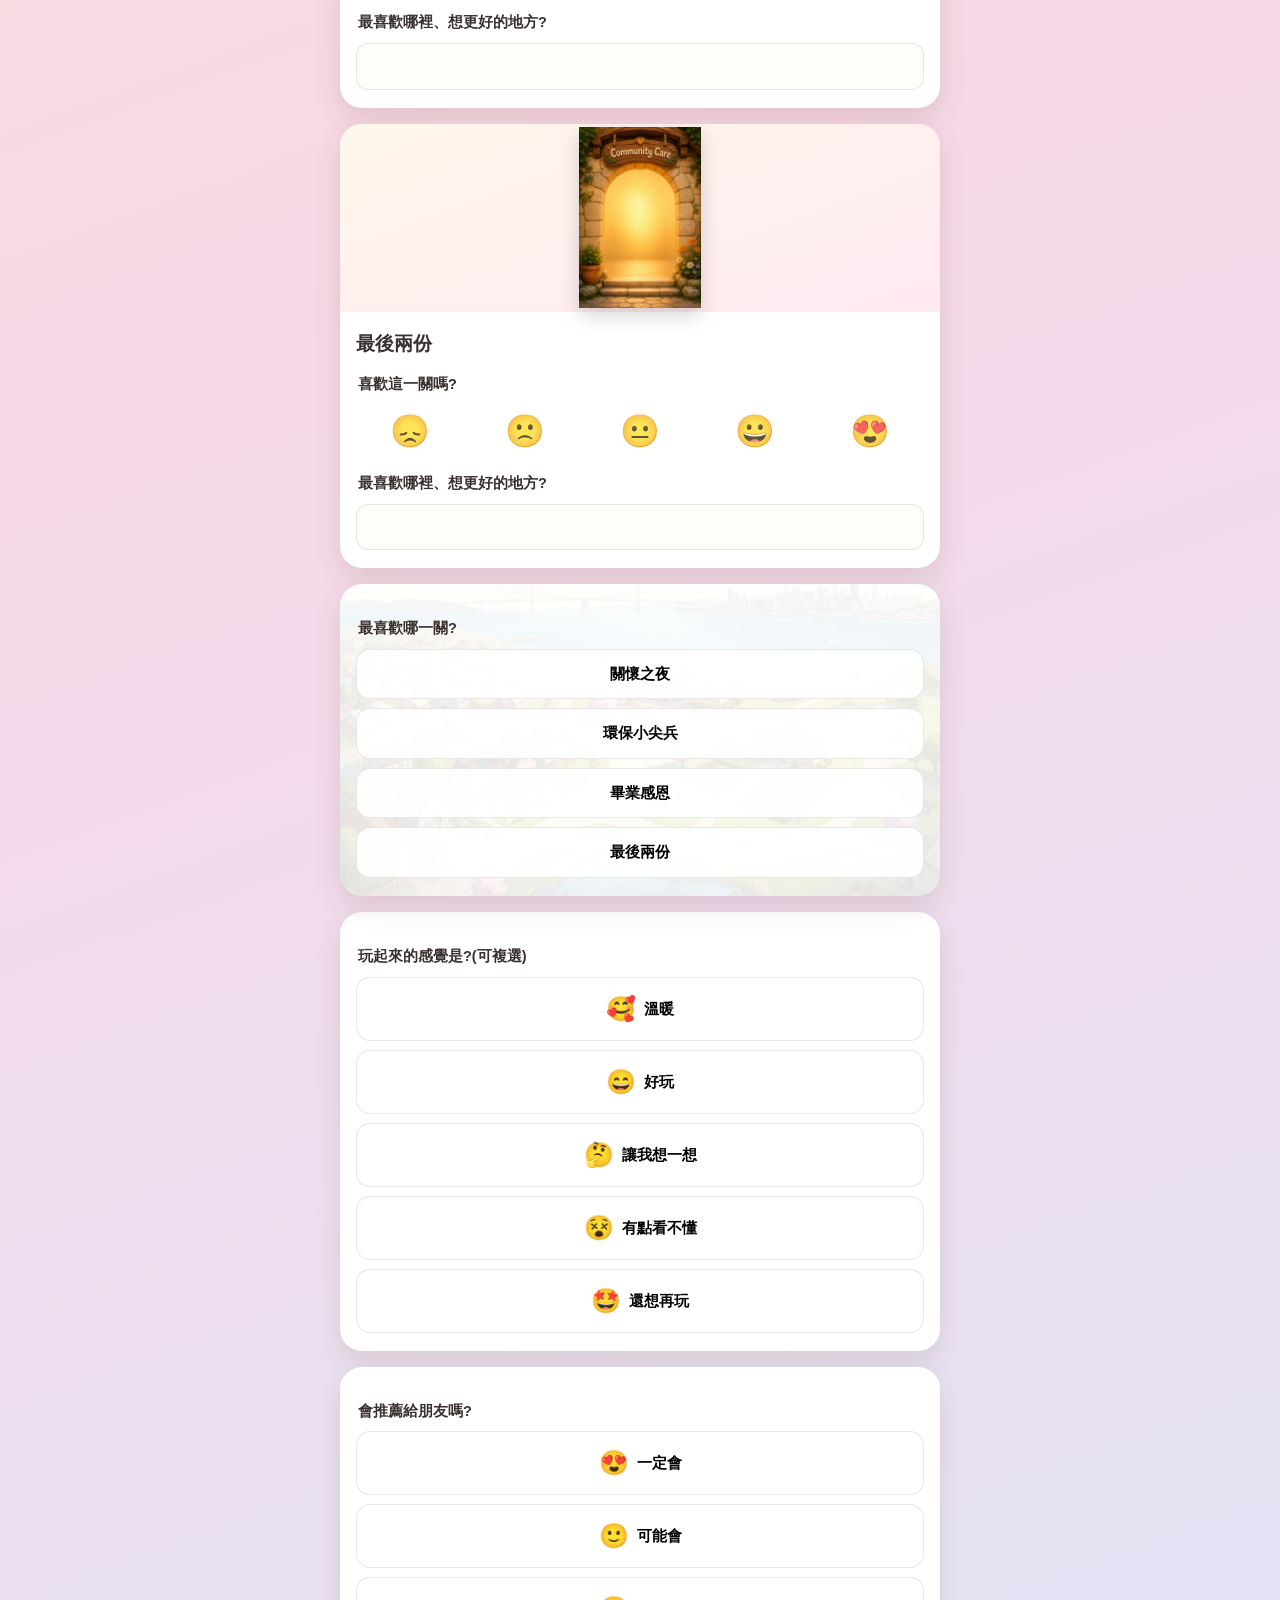
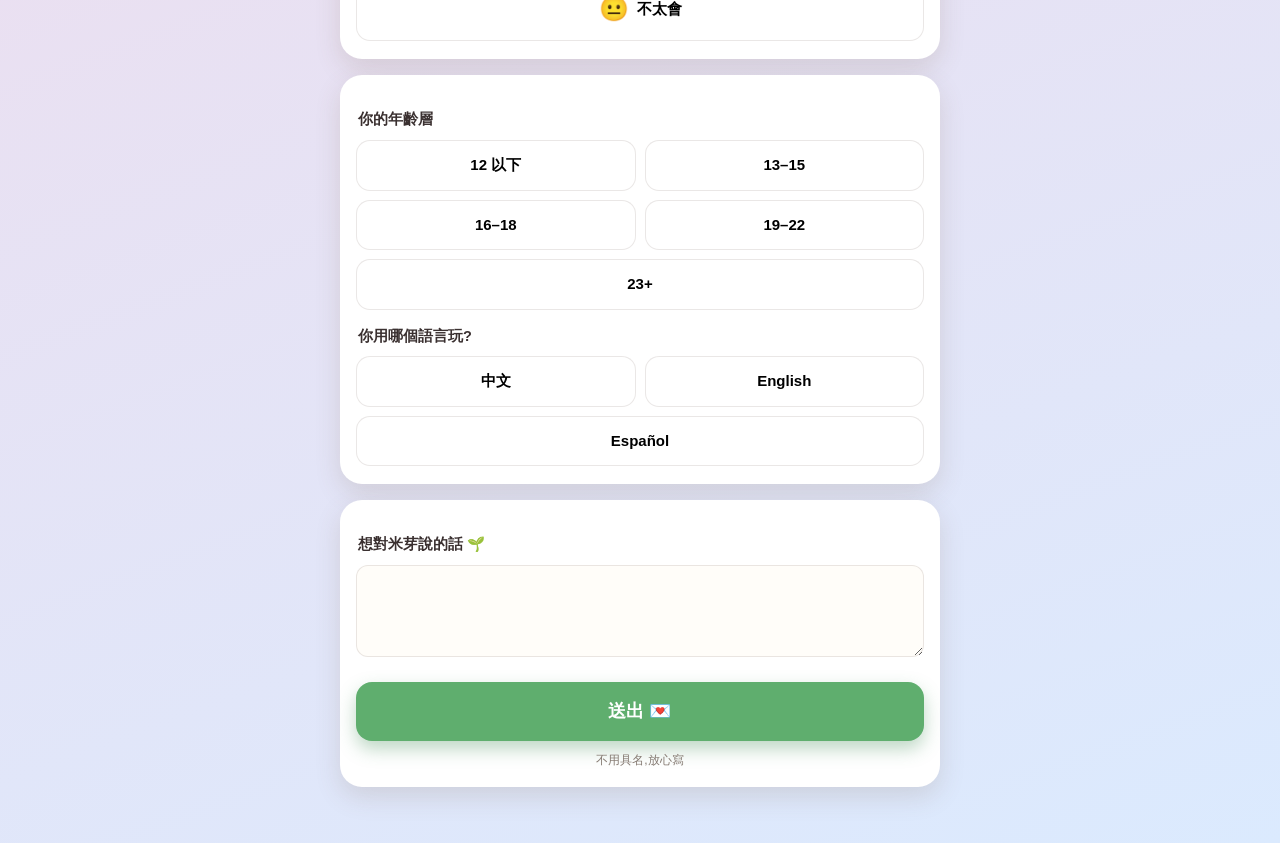
==== commit 236972e6: "feat(feedback): add The Last Two card + feelings/recommend/age/language questions, wire all to Googl" ====
--- a/feedback.html
+++ b/feedback.html
@@ -4,8 +4,8 @@
 <meta charset="utf-8">
 <meta name="viewport" content="width=device-width, initial-scale=1, viewport-fit=cover">
 <title>米芽 · 意見箱 · Miya Feedback</title>
-<script async src="https://www.googletagmanager.com/gtag/js?id=G-BKBPRQQQ1Y"></script>
-<script>window.dataLayer=window.dataLayer||[];function gtag(){dataLayer.push(arguments);}gtag('js',new Date());gtag('config','G-BKBPRQQQ1Y');</script>
+<script async src="https://www.googletagmanager.com/gtag/js?id=G-555NV31SNC"></script>
+<script>window.dataLayer=window.dataLayer||[];function gtag(){dataLayer.push(arguments);}gtag('js',new Date());gtag('config','G-555NV31SNC');</script>
 <style>
   :root{
     --sky1:#fde7d2; --sky2:#f7d7e6; --sky3:#dbeafe; --grass:#cde6bf;
@@ -60,6 +60,10 @@
   .chips button{border:1.5px solid var(--line);background:rgba(255,255,255,.92);font:inherit;font-weight:800;font-size:15px;
     padding:13px 16px;border-radius:14px;cursor:pointer;text-align:center;}
   .chips button.sel{background:var(--green);color:#fff;border-color:var(--green);}
+  /* 一指點大顆選項：情緒（可複選）大 emoji；年齡兩欄換行 */
+  .chips button .em{font-size:24px;margin-right:8px;vertical-align:-3px;}
+  .chips.wrap{flex-direction:row;flex-wrap:wrap;}
+  .chips.wrap button{flex:1 1 44%;}
   .send{display:block;width:100%;margin:18px 0 0;background:var(--green);color:#fff;border:none;font:inherit;
     font-weight:800;font-size:18px;padding:16px;border-radius:16px;cursor:pointer;box-shadow:0 8px 18px rgba(63,138,82,.34);}
   .send:active{transform:translateY(1px);}
@@ -136,13 +140,65 @@
     </div>
   </div>
 
+  <div class="card">
+    <div class="cardimg"><img src="https://aadl11.github.io/kindness-seeds-/assets/images/last2_arch.png" alt=""></div>
+    <div class="body">
+      <div class="gt" data-t="g4">最後兩份</div>
+      <div class="q" data-t="like">喜歡這一關嗎?</div>
+      <div class="faces" data-rate="last2"></div>
+      <div class="q" data-t="part">最喜歡哪裡、想更好的地方?</div>
+      <input type="text" data-note="last2">
+    </div>
+  </div>
+
   <div class="card favcard"><div class="body" style="padding-top:18px">
     <div class="q" data-t="fav">最喜歡哪一關?</div>
     <div class="chips" data-fav>
       <button data-v="關懷之夜" data-t="g1">關懷之夜</button>
       <button data-v="環保小尖兵" data-t="g2">環保小尖兵</button>
       <button data-v="畢業感恩" data-t="g3">畢業感恩</button>
-    </div>
+      <button data-v="The Last Two" data-t="g4">最後兩份</button>
+    </div>
+  </div></div>
+
+  <div class="card"><div class="body" style="padding-top:18px">
+    <div class="q" data-t="feel">玩起來的感覺是?(可複選)</div>
+    <div class="chips" data-feel>
+      <button data-v="🥰 Warm"><span class="em">🥰</span><span data-t="feelW">溫暖</span></button>
+      <button data-v="😄 Fun"><span class="em">😄</span><span data-t="feelF">好玩</span></button>
+      <button data-v="🤔 Made me think"><span class="em">🤔</span><span data-t="feelT">讓我想一想</span></button>
+      <button data-v="😵 Confusing"><span class="em">😵</span><span data-t="feelC">有點看不懂</span></button>
+      <button data-v="🤩 Want more"><span class="em">🤩</span><span data-t="feelM">還想再玩</span></button>
+    </div>
+  </div></div>
+
+  <div class="card"><div class="body" style="padding-top:18px">
+    <div class="q" data-t="rec">會推薦給朋友嗎?</div>
+    <div class="chips" data-rec>
+      <button data-v="😍 Definitely"><span class="em">😍</span><span data-t="recD">一定會</span></button>
+      <button data-v="🙂 Maybe"><span class="em">🙂</span><span data-t="recM">可能會</span></button>
+      <button data-v="😐 Not really"><span class="em">😐</span><span data-t="recN">不太會</span></button>
+    </div>
+  </div></div>
+
+  <div class="card"><div class="body" style="padding-top:18px">
+    <div class="q" data-t="age">你的年齡層</div>
+    <div class="chips wrap" data-age>
+      <button data-v="Under 12" data-t="ageA">12 以下</button>
+      <button data-v="13–15" data-t="ageB">13–15</button>
+      <button data-v="16–18" data-t="ageC">16–18</button>
+      <button data-v="19–22" data-t="ageD">19–22</button>
+      <button data-v="23+" data-t="ageE">23+</button>
+    </div>
+    <div class="q" data-t="langq">你用哪個語言玩?</div>
+    <div class="chips wrap" data-langq>
+      <button data-v="中文">中文</button>
+      <button data-v="English">English</button>
+      <button data-v="Español">Español</button>
+    </div>
+  </div></div>
+
+  <div class="card"><div class="body" style="padding-top:18px">
     <div class="q" data-t="say">想對米芽說的話 🌱</div>
     <textarea data-say rows="3"></textarea>
     <button class="send" data-t="send">送出 💌</button>
@@ -158,28 +214,51 @@
 </div>
 
 <script>
-/* 回饋進你的 Google 表單（收在試算表，不進信箱）。用「取得預先填入的連結」拿這 9 個值 */
+/* 回饋進你的 Google 表單（收在試算表，不進信箱）。用「取得預先填入的連結」拿這些值。
+   注意：所有 data-v（送出的後臺值）必須和 Google 表單裡的選項字串「完全一致」（含 emoji 與空格），
+   對不上會被表單丟棄。要改值，直接改 HTML 裡各按鈕的 data-v 即可。 */
 const FORM={action:"https://docs.google.com/forms/d/e/1FAIpQLScKNF-Zf4MCRWkgPi8QtvzAM-bjwyX4MUyQxSX6hhBUyjPyPg/formResponse",
   rate_dusk:"entry.1512668895",note_dusk:"entry.1210453746",
   rate_eco:"entry.1299571165",note_eco:"entry.1619848509",
   rate_grad:"entry.1405941511",note_grad:"entry.477412929",
-  fav:"entry.2064432295",say:"entry.1867267801"};
+  rate_last2:"entry.1222687655",note_last2:"entry.2143973026",
+  fav:"entry.2064432295",feel:"entry.1328239687",rec:"entry.142760202",
+  age:"entry.249674229",lang:"entry.40713450",say:"entry.1867267801"};
 const T={
- zh:{fun:"你玩得開心嗎?",sub:"玩完留個心得,大小事都歡迎 🙏",g1:"關懷之夜",g2:"環保小尖兵",g3:"畢業感恩",
-   like:"喜歡這一關嗎?",part:"最喜歡哪裡、想更好的地方?",fav:"最喜歡哪一關?",say:"想對米芽說的話 🌱",
+ zh:{fun:"你玩得開心嗎?",sub:"玩完留個心得,大小事都歡迎 🙏",g1:"關懷之夜",g2:"環保小尖兵",g3:"畢業感恩",g4:"最後兩份",
+   like:"喜歡這一關嗎?",part:"最喜歡哪裡、想更好的地方?",fav:"最喜歡哪一關?",
+   feel:"玩起來的感覺是?(可複選)",feelW:"溫暖",feelF:"好玩",feelT:"讓我想一想",feelC:"有點看不懂",feelM:"還想再玩",
+   rec:"會推薦給朋友嗎?",recD:"一定會",recM:"可能會",recN:"不太會",
+   age:"你的年齡層",ageA:"12 以下",ageB:"13–15",ageC:"16–18",ageD:"19–22",ageE:"23+",
+   langq:"你用哪個語言玩?",say:"想對米芽說的話 🌱",
    send:"送出 💌",hint:"不用具名,放心寫",tyt:"謝謝你!",typ:"你的心意,米芽收到了 🌱",back2:"← 回到遊戲",back:"← 回到米芽"},
- en:{fun:"Did you have fun?",sub:"Played it? Tell us anything 🙏",g1:"Care at Dusk",g2:"Eco Rangers",g3:"Graduation",
-   like:"Did you like it?",part:"Favorite part, or anything to improve?",fav:"Favorite level?",say:"Anything else for Miya 🌱",
+ en:{fun:"Did you have fun?",sub:"Played it? Tell us anything 🙏",g1:"Care at Dusk",g2:"Eco Rangers",g3:"Graduation",g4:"The Last Two",
+   like:"Did you like it?",part:"Favorite part, or anything to improve?",fav:"Favorite level?",
+   feel:"How did it make you feel? (pick any)",feelW:"Warm",feelF:"Fun",feelT:"Made me think",feelC:"Confusing",feelM:"Want more",
+   rec:"Would you recommend it to friends?",recD:"Definitely",recM:"Maybe",recN:"Not really",
+   age:"Age group",ageA:"Under 12",ageB:"13–15",ageC:"16–18",ageD:"19–22",ageE:"23+",
+   langq:"Which language did you play in?",say:"Anything else for Miya 🌱",
    send:"Send 💌",hint:"No name needed",tyt:"Thank you!",typ:"Miya received your heart 🌱",back2:"← Back to the game",back:"← Back to Miya"},
- es:{fun:"¿Te divertiste?",sub:"¿Lo jugaste? Cuéntanos 🙏",g1:"Cuidado al Atardecer",g2:"Eco-guardianes",g3:"Graduación",
-   like:"¿Te gustó?",part:"¿Parte favorita o por mejorar?",fav:"¿Nivel favorito?",say:"¿Algo más para Miya 🌱?",
+ es:{fun:"¿Te divertiste?",sub:"¿Lo jugaste? Cuéntanos 🙏",g1:"Cuidado al Atardecer",g2:"Eco-guardianes",g3:"Graduación",g4:"Las Últimas Dos",
+   like:"¿Te gustó?",part:"¿Parte favorita o por mejorar?",fav:"¿Nivel favorito?",
+   feel:"¿Cómo te hizo sentir? (elige varios)",feelW:"Cálido",feelF:"Divertido",feelT:"Me hizo pensar",feelC:"Confuso",feelM:"Quiero más",
+   rec:"¿Lo recomendarías a tus amigos?",recD:"Claro que sí",recM:"Quizás",recN:"No mucho",
+   age:"Grupo de edad",ageA:"Menos de 12",ageB:"13–15",ageC:"16–18",ageD:"19–22",ageE:"23+",
+   langq:"¿En qué idioma jugaste?",say:"¿Algo más para Miya 🌱?",
    send:"Enviar 💌",hint:"Sin nombre",tyt:"¡Gracias!",typ:"Miya recibió tu cariño 🌱",back2:"← Volver al juego",back:"← Volver con Miya"}};
-const EM=["😞","🙁","😐","😀","😍"];const data={rate:{},fav:""};
+const EM=["😞","🙁","😐","😀","😍"];const data={rate:{},fav:"",feel:[],rec:"",age:"",lang:""};
 document.querySelectorAll('[data-rate]').forEach(row=>{const k=row.dataset.rate;
   EM.forEach((e,i)=>{const b=document.createElement('button');b.type='button';b.textContent=e;
     b.onclick=()=>{data.rate[k]=i+1;[...row.children].forEach(c=>c.classList.toggle('sel',c===b));};row.appendChild(b);});});
-document.querySelectorAll('[data-fav] button').forEach(b=>{
-  b.onclick=()=>{data.fav=b.dataset.v;document.querySelectorAll('[data-fav] button').forEach(x=>x.classList.toggle('sel',x===b));};});
+/* 單選群（fav / rec / age / langq）：三語顯示，但送出的一律是 data-v 的單一後臺值 */
+function single(sel,key){document.querySelectorAll(sel+' button').forEach(b=>{
+  b.onclick=()=>{data[key]=b.dataset.v;document.querySelectorAll(sel+' button').forEach(x=>x.classList.toggle('sel',x===b));};});}
+single('[data-fav]','fav');single('[data-rec]','rec');single('[data-age]','age');single('[data-langq]','lang');
+/* 複選（feel）：點了再點可取消；送出時同一個 entry 重複帶多個值 */
+document.querySelectorAll('[data-feel] button').forEach(b=>{
+  b.onclick=()=>{const v=b.dataset.v,i=data.feel.indexOf(v);
+    if(i>=0){data.feel.splice(i,1);b.classList.remove('sel');}
+    else{data.feel.push(v);b.classList.add('sel');}};});
 function setLang(l){document.documentElement.lang=l;
   document.querySelectorAll('[data-t]').forEach(el=>{const v=T[l][el.dataset.t];if(v)el.textContent=v;});
   document.querySelectorAll('.lang button').forEach(b=>b.classList.toggle('on',b.dataset.lang===l));}
@@ -191,10 +270,17 @@
   put(FORM.rate_dusk,data.rate.dusk);put(FORM.note_dusk,val('[data-note=dusk]'));
   put(FORM.rate_eco,data.rate.eco);put(FORM.note_eco,val('[data-note=eco]'));
   put(FORM.rate_grad,data.rate.grad);put(FORM.note_grad,val('[data-note=grad]'));
-  put(FORM.fav,data.fav);put(FORM.say,val('[data-say]'));
+  put(FORM.rate_last2,data.rate.last2);put(FORM.note_last2,val('[data-note=last2]'));
+  put(FORM.fav,data.fav);
+  data.feel.forEach(v=>p.append(FORM.feel,v));   // 複選：同一 entry 重複多值
+  put(FORM.rec,data.rec);put(FORM.age,data.age);put(FORM.lang,data.lang);
+  put(FORM.say,val('[data-say]'));
   try{if(FORM.action.startsWith('http'))fetch(FORM.action,{method:'POST',mode:'no-cors',body:p});}catch(e){}
   document.getElementById('thanks').classList.add('show');window.scrollTo(0,0);};
 setLang(['zh','en','es'].indexOf(qlang)>=0?qlang:'zh');
+/* 從遊戲帶來的 ?lang= 順手預選「你用哪個語言玩?」（玩家仍可改） */
+(function(){const m={zh:'中文',en:'English',es:'Español'}[qlang];if(!m)return;
+  document.querySelectorAll('[data-langq] button').forEach(b=>{if(b.dataset.v===m){data.lang=m;b.classList.add('sel');}});})();
 // 優先用瀏覽器返回（回到玩家剛剛的遊戲狀態），否則回首頁
 function backToGame(){
   if(history.length>1){ history.back(); }
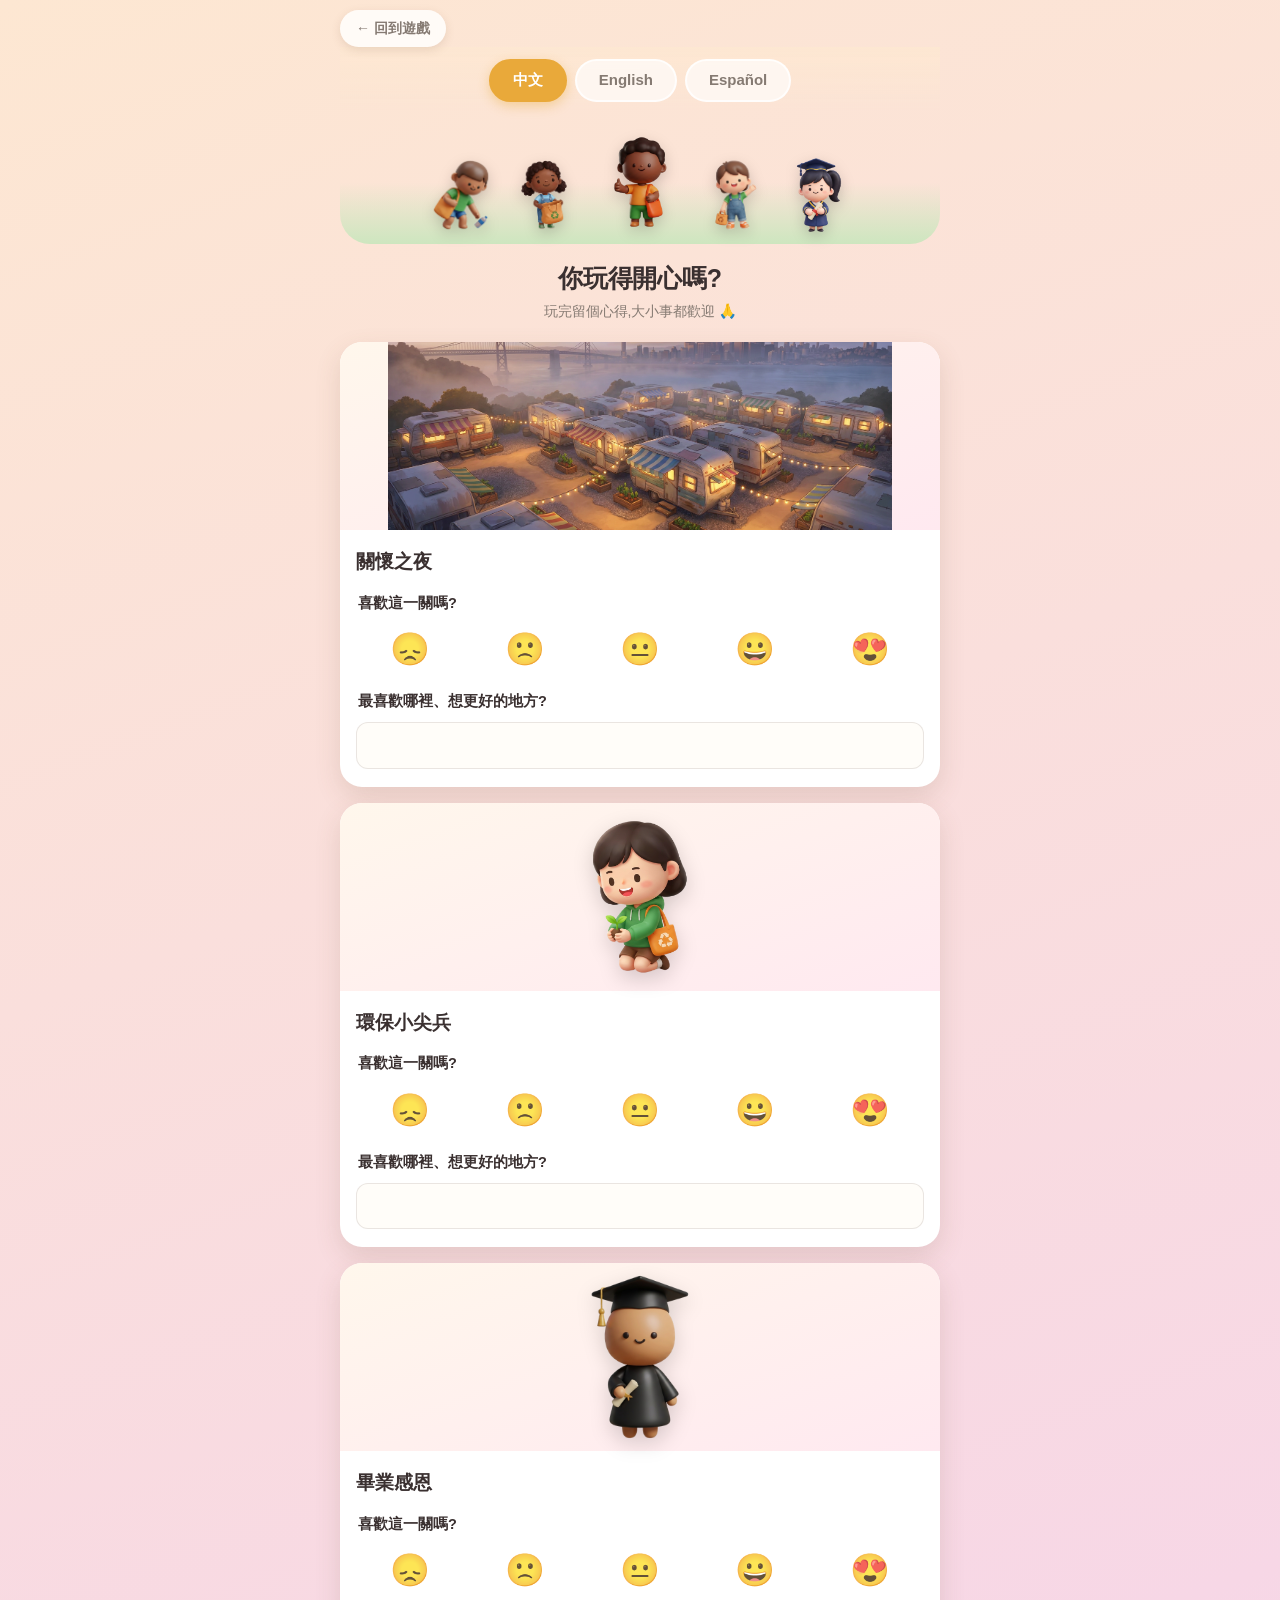
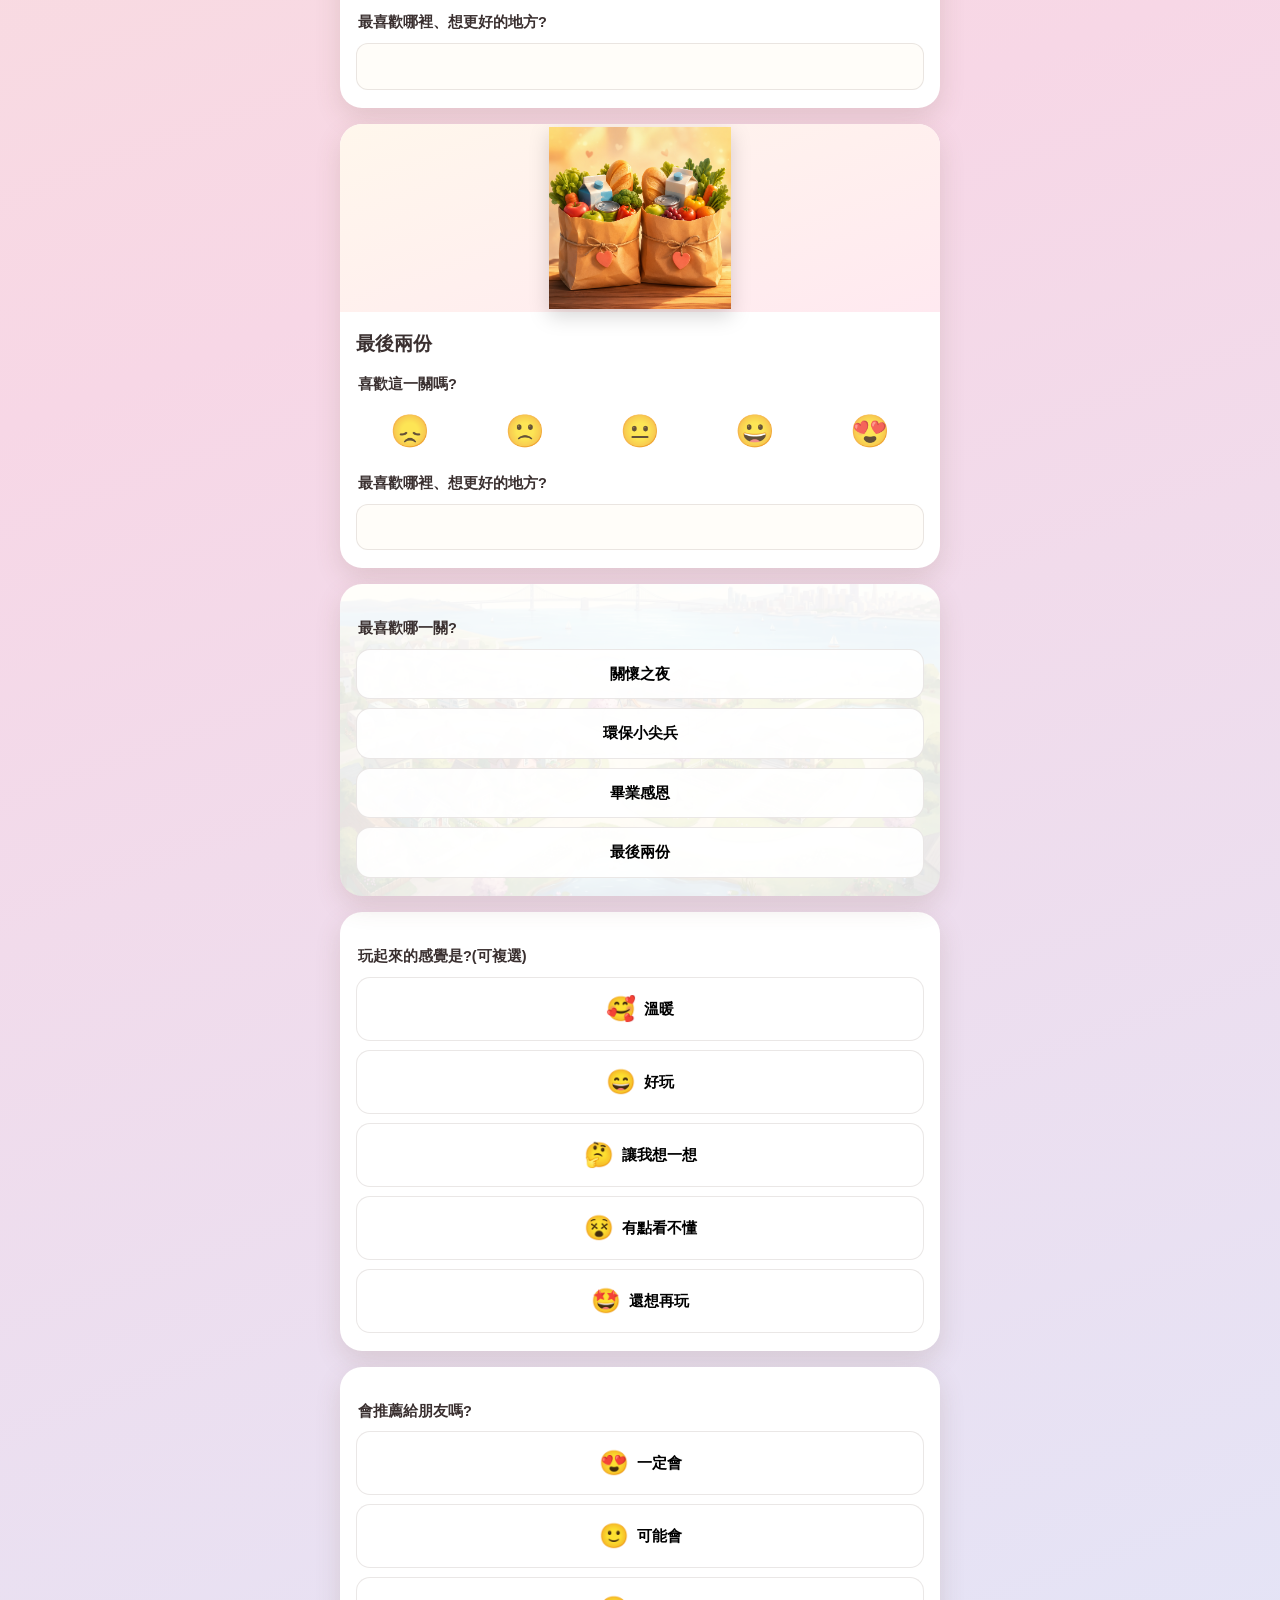
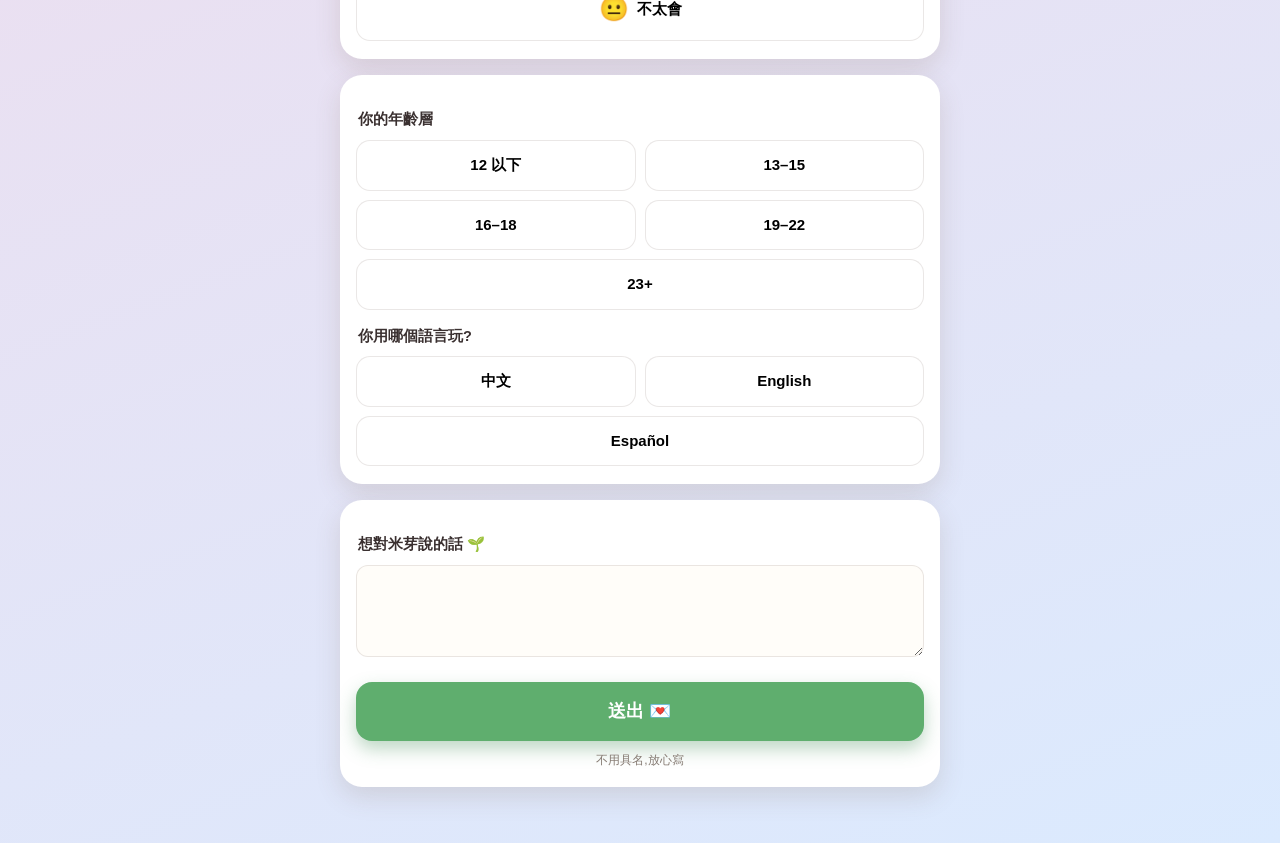
==== commit 6a8beb7d: "feat(feedback): Last Two card uses the new two-packages art Swap the Level-4 questionnaire card imag" ====
--- a/feedback.html
+++ b/feedback.html
@@ -141,7 +141,7 @@
   </div>
 
   <div class="card">
-    <div class="cardimg"><img src="https://aadl11.github.io/kindness-seeds-/assets/images/last2_arch.png" alt=""></div>
+    <div class="cardimg"><img src="https://aadl11.github.io/kindness-seeds-/assets/images/last2_packages.png" alt=""></div>
     <div class="body">
       <div class="gt" data-t="g4">最後兩份</div>
       <div class="q" data-t="like">喜歡這一關嗎?</div>
